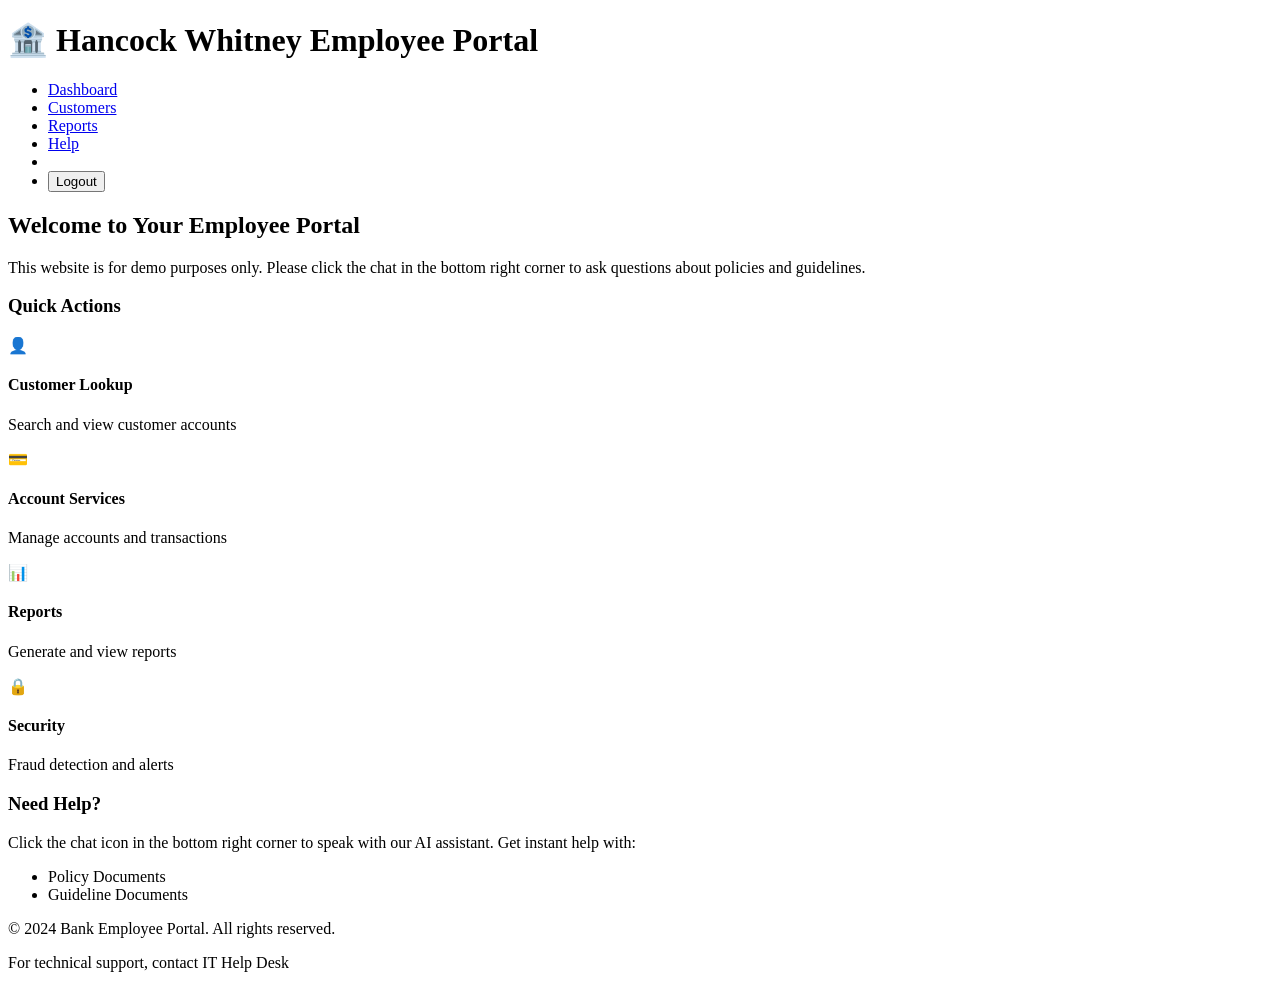
==== index.html @ 2001904f "Update index.html" ====
<!DOCTYPE html>
<html lang="en">
<head>
    <meta charset="UTF-8">
    <meta name="viewport" content="width=device-width, initial-scale=1.0">
    <title>Hancock Whitney Employee Portal</title>
    <link rel="stylesheet" href="styles.css">
</head>
<body>
    <header>
        <div class="header-container">
            <div class="logo">
                <h1>🏦 Hancock Whitney Employee Portal</h1>
            </div>
            <nav>
                <ul>
                    <li><a href="#dashboard">Dashboard</a></li>
                    <li><a href="#customers">Customers</a></li>
                    <li><a href="#reports">Reports</a></li>
                    <li><a href="#help">Help</a></li>
                    <li><span id="userDisplay" class="user-display"></span></li>
                    <li><button onclick="logout()" class="logout-btn">Logout</button></li>
                </ul>
            </nav>
        </div>
    </header>

    <main>
        <div class="container">
            <section class="welcome-section">
                <h2>Welcome to Your Employee Portal</h2>
                <p>This website is for demo purposes only. Please click the chat in the bottom right corner to ask questions about policies and guidelines.</p>
            </section>

            <section class="quick-actions">
                <h3>Quick Actions</h3>
                <div class="action-grid">
                    <div class="action-card">
                        <div class="icon">👤</div>
                        <h4>Customer Lookup</h4>
                        <p>Search and view customer accounts</p>
                    </div>
                    <div class="action-card">
                        <div class="icon">💳</div>
                        <h4>Account Services</h4>
                        <p>Manage accounts and transactions</p>
                    </div>
                    <div class="action-card">
                        <div class="icon">📊</div>
                        <h4>Reports</h4>
                        <p>Generate and view reports</p>
                    </div>
                    <div class="action-card">
                        <div class="icon">🔒</div>
                        <h4>Security</h4>
                        <p>Fraud detection and alerts</p>
                    </div>
                </div>
            </section>

            <section class="assistant-info">
                <h3>Need Help?</h3>
                <p>Click the chat icon in the bottom right corner to speak with our AI assistant. Get instant help with:</p>
                <ul>
                    <li>Policy Documents</li>
                    <li>Guideline Documents</li>
                </ul>
            </section>
        </div>
    </main>

    <footer>
        <div class="footer-container">
            <p>&copy; 2024 Bank Employee Portal. All rights reserved.</p>
            <p>For technical support, contact IT Help Desk</p>
        </div>
    </footer>

    <!-- IBM watsonx Orchestrate Chat Widget -->
    <div id="root"></div>
    
    <!-- Authentication Script -->
    <script src="auth.js"></script>
    <script>
      // Check authentication on page load
      if (!checkAuth()) {
        window.location.href = 'login.html';
      }
      
      // Display logged-in user
      const username = sessionStorage.getItem('username');
      if (username) {
        document.getElementById('userDisplay').textContent = `Welcome, ${username}`;
      }
    </script>
    
    <script>
      // Event handlers for chat customization
      function onChatLoad(instance) {
        console.log('Chat loaded successfully');
        
        // Handle authentication token refresh when needed
        instance.on('authTokenNeeded', async function(event) {
          console.log('Auth token needed, refreshing...');
          // In production, you would fetch a new JWT from your server here
          // For now, we'll use the API key directly
          event.authToken = 'yqoK31DyOru1yIdlIi53Aqx2S6pU3Hy4CUaYmw5uKaAD';
        });
        
        instance.on('chat:ready', function(event) {
          console.log('Chat is ready for user interaction');
        });
      }
      
      // Configure IBM watsonx Orchestrate
      window.wxOConfiguration = {
        orchestrationID: "e7b3ca7a7e434b0dad5e41e57d5faad9_f321551b-d128-4f43-93a0-ecdfd4f58ddf",
        hostURL: "https://us-south.watson-orchestrate.cloud.ibm.com",
        rootElementID: "root",
        showLauncher: false,  // Hide the launcher button
        openChatByDefault: true,  // Open chat window automatically
        deploymentPlatform: "ibmcloud",
        crn: "crn:v1:bluemix:public:watsonx-orchestrate:us-south:a/e7b3ca7a7e434b0dad5e41e57d5faad9:f321551b-d128-4f43-93a0-ecdfd4f58ddf::",
        chatOptions: {
            agentId: "0a96da66-34f6-445f-b179-3c0f1d1bbda3",
            agentEnvironmentId: "c9e649a3-a409-48fd-b0eb-fd5c301a8513",
            onLoad: onChatLoad
        },
        layout: {
            form: 'float',  // Floating chat window
            width: '800px',  // Increased from 400px for better readability
            height: '700px', // Increased from 600px for more content
            showOrchestrateHeader: true,
            isOpen: true  // Ensure chat opens by default
        },
        style: {
            headerColor: '#1e3c72',
            userMessageBackgroundColor: '#2a5298',
            primaryColor: '#667eea',
            showBackgroundGradient: true
        }
      };
      
      setTimeout(function () {
        const script = document.createElement('script');
        script.src = `${window.wxOConfiguration.hostURL}/wxochat/wxoLoader.js?embed=true`;
        script.addEventListener('load', function () {
            wxoLoader.init();
        });
        document.head.appendChild(script);
      }, 0);
    </script>
</body>
</html>
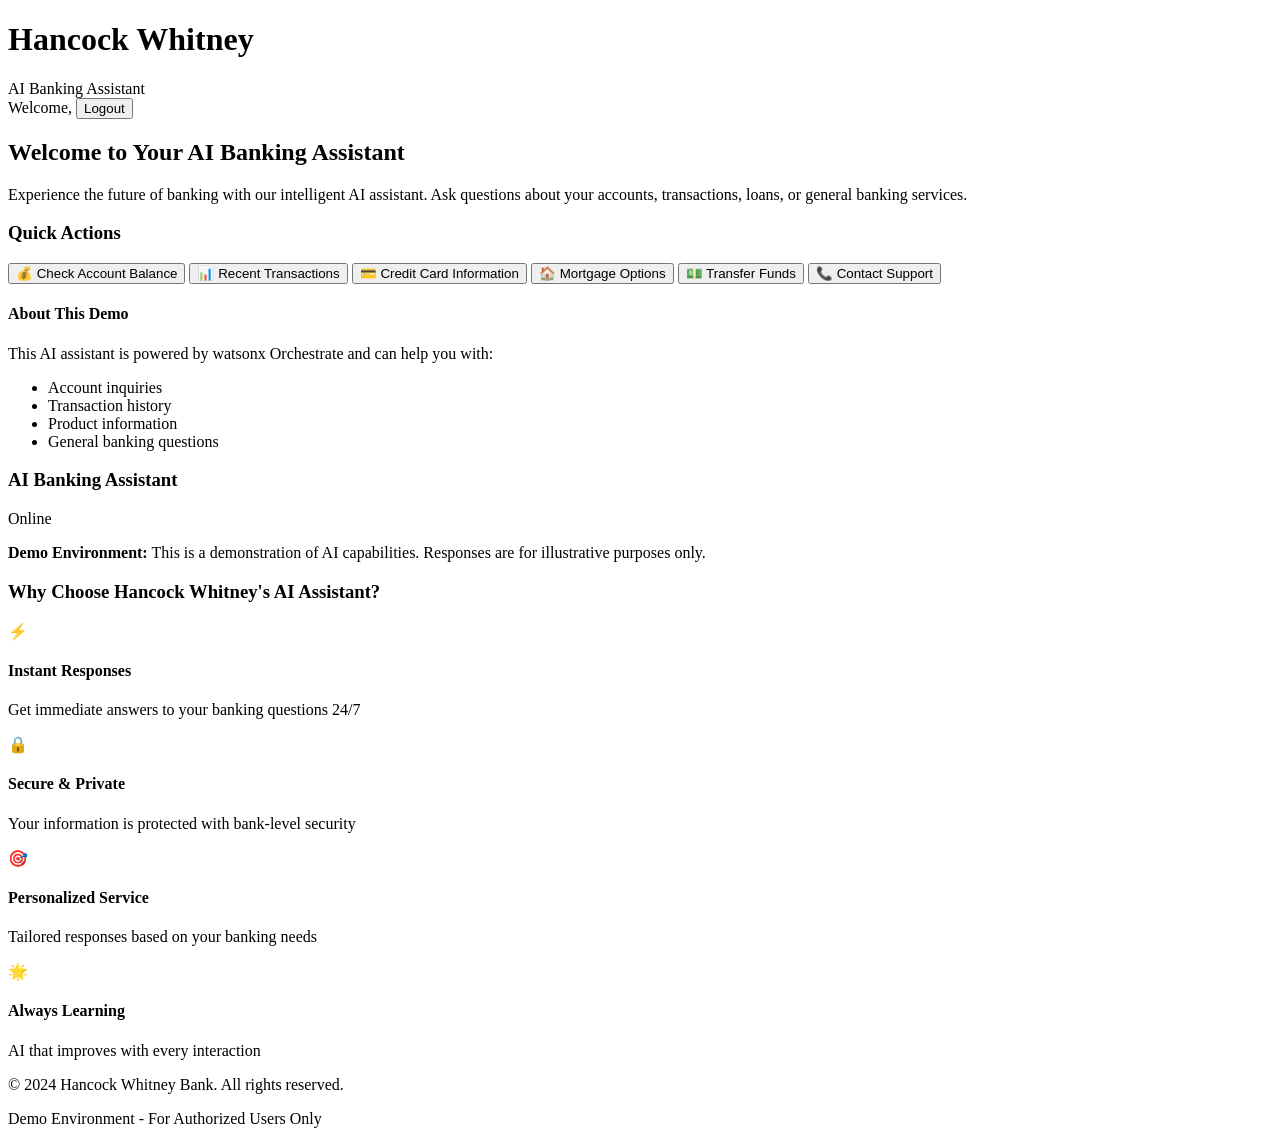
==== commit e53f6049: "Update index.html" ====
--- a/index.html
+++ b/index.html
@@ -3,152 +3,238 @@
 <head>
     <meta charset="UTF-8">
     <meta name="viewport" content="width=device-width, initial-scale=1.0">
-    <title>Hancock Whitney Employee Portal</title>
+    <title>Hancock Whitney - AI Banking Assistant</title>
     <link rel="stylesheet" href="styles.css">
 </head>
 <body>
-    <header>
-        <div class="header-container">
-            <div class="logo">
-                <h1>🏦 Hancock Whitney Employee Portal</h1>
+    <!-- Header -->
+    <header class="header">
+        <div class="container">
+            <div class="header-content">
+                <div class="logo">
+                    <h1>Hancock Whitney</h1>
+                    <span class="logo-subtitle">AI Banking Assistant</span>
+                </div>
+                <div class="user-info">
+                    <span class="welcome-text">Welcome, <span id="username-display"></span></span>
+                    <button id="logout-btn" class="logout-btn">Logout</button>
+                </div>
             </div>
-            <nav>
-                <ul>
-                    <li><a href="#dashboard">Dashboard</a></li>
-                    <li><a href="#customers">Customers</a></li>
-                    <li><a href="#reports">Reports</a></li>
-                    <li><a href="#help">Help</a></li>
-                    <li><span id="userDisplay" class="user-display"></span></li>
-                    <li><button onclick="logout()" class="logout-btn">Logout</button></li>
-                </ul>
-            </nav>
         </div>
     </header>
 
-    <main>
+    <!-- Main Content -->
+    <main class="main-content">
         <div class="container">
+            <!-- Welcome Section -->
             <section class="welcome-section">
-                <h2>Welcome to Your Employee Portal</h2>
-                <p>This website is for demo purposes only. Please click the chat in the bottom right corner to ask questions about policies and guidelines.</p>
+                <h2>Welcome to Your AI Banking Assistant</h2>
+                <p>Experience the future of banking with our intelligent AI assistant. Ask questions about your accounts, transactions, loans, or general banking services.</p>
             </section>
 
-            <section class="quick-actions">
-                <h3>Quick Actions</h3>
-                <div class="action-grid">
-                    <div class="action-card">
-                        <div class="icon">👤</div>
-                        <h4>Customer Lookup</h4>
-                        <p>Search and view customer accounts</p>
-                    </div>
-                    <div class="action-card">
-                        <div class="icon">💳</div>
-                        <h4>Account Services</h4>
-                        <p>Manage accounts and transactions</p>
-                    </div>
-                    <div class="action-card">
-                        <div class="icon">📊</div>
-                        <h4>Reports</h4>
-                        <p>Generate and view reports</p>
-                    </div>
-                    <div class="action-card">
-                        <div class="icon">🔒</div>
-                        <h4>Security</h4>
-                        <p>Fraud detection and alerts</p>
+            <!-- Demo Layout -->
+            <div class="demo-layout">
+                <!-- Sidebar with Quick Actions -->
+                <aside class="sidebar">
+                    <h3>Quick Actions</h3>
+                    <div class="quick-actions">
+                        <button class="action-btn" onclick="sendQuickQuestion(this)">
+                            <span class="icon">💰</span>
+                            <span class="text">Check Account Balance</span>
+                        </button>
+                        <button class="action-btn" onclick="sendQuickQuestion(this)">
+                            <span class="icon">📊</span>
+                            <span class="text">Recent Transactions</span>
+                        </button>
+                        <button class="action-btn" onclick="sendQuickQuestion(this)">
+                            <span class="icon">💳</span>
+                            <span class="text">Credit Card Information</span>
+                        </button>
+                        <button class="action-btn" onclick="sendQuickQuestion(this)">
+                            <span class="icon">🏠</span>
+                            <span class="text">Mortgage Options</span>
+                        </button>
+                        <button class="action-btn" onclick="sendQuickQuestion(this)">
+                            <span class="icon">💵</span>
+                            <span class="text">Transfer Funds</span>
+                        </button>
+                        <button class="action-btn" onclick="sendQuickQuestion(this)">
+                            <span class="icon">📞</span>
+                            <span class="text">Contact Support</span>
+                        </button>
+                    </div>
+
+                    <div class="info-box">
+                        <h4>About This Demo</h4>
+                        <p>This AI assistant is powered by watsonx Orchestrate and can help you with:</p>
+                        <ul>
+                            <li>Account inquiries</li>
+                            <li>Transaction history</li>
+                            <li>Product information</li>
+                            <li>General banking questions</li>
+                        </ul>
+                    </div>
+                </aside>
+
+                <!-- AI Assistant Area -->
+                <section class="assistant-section">
+                    <div class="assistant-header">
+                        <h3>AI Banking Assistant</h3>
+                        <span class="status-indicator">
+                            <span class="status-dot"></span>
+                            Online
+                        </span>
+                    </div>
+
+                    <div class="assistant-container">
+                        <!-- watsonx Orchestrate Agent Embed Area -->
+                        <div id="root" class="agent-embed"></div>
+                        <script>
+                          // IBM Cloud API Key for authentication
+                          const IBM_CLOUD_API_KEY = 'vhNgmhcjb_l2RVDq21Oc5YklR5UnknqqTLTtj8nGH4Om';
+                          let cachedToken = null;
+                          let tokenExpiry = null;
+
+                          // Function to get IBM Cloud IAM token
+                          async function getIAMToken() {
+                            // Return cached token if still valid
+                            if (cachedToken && tokenExpiry && Date.now() < tokenExpiry) {
+                              return cachedToken;
+                            }
+
+                            try {
+                              const response = await fetch('https://iam.cloud.ibm.com/identity/token', {
+                                method: 'POST',
+                                headers: {
+                                  'Content-Type': 'application/x-www-form-urlencoded',
+                                  'Accept': 'application/json'
+                                },
+                                body: `grant_type=urn:ibm:params:oauth:grant-type:apikey&apikey=${IBM_CLOUD_API_KEY}`
+                              });
+
+                              if (!response.ok) {
+                                throw new Error(`Failed to get IAM token: ${response.status}`);
+                              }
+
+                              const data = await response.json();
+                              cachedToken = data.access_token;
+                              // Token expires in 1 hour, refresh 5 minutes before
+                              tokenExpiry = Date.now() + (55 * 60 * 1000);
+                              
+                              console.log('IAM token obtained successfully');
+                              return cachedToken;
+                            } catch (error) {
+                              console.error('Error getting IAM token:', error);
+                              throw error;
+                            }
+                          }
+
+                          // watsonx Orchestrate Configuration
+                          window.wxOConfiguration = {
+                            orchestrationID: "2a59cd036d384b05ab508b8cb738c045_e1359556-e1cb-4f7f-84c1-1c6cf10b4c02",
+                            hostURL: "https://us-south.watson-orchestrate.cloud.ibm.com",
+                            rootElementID: "root",
+                            deploymentPlatform: "ibmcloud",
+                            crn: "crn:v1:bluemix:public:watsonx-orchestrate:us-south:a/2a59cd036d384b05ab508b8cb738c045:e1359556-e1cb-4f7f-84c1-1c6cf10b4c02::",
+                            chatOptions: {
+                                agentId: "8eb02cab-fb86-497c-8794-af55f56e51d8",
+                                agentEnvironmentId: "6d50c947-b77b-4feb-9523-68a56cd77de5",
+                            },
+                            isAuthenticationEnabled: true,
+                            onAuthTokenNeeded: async function(event) {
+                              try {
+                                console.log('Auth token requested');
+                                const token = await getIAMToken();
+                                event.authToken = token;
+                                console.log('Auth token provided');
+                              } catch (error) {
+                                console.error('Failed to provide auth token:', error);
+                              }
+                            }
+                          };
+
+                          // Initialize the agent
+                          async function initializeAgent() {
+                            try {
+                              // Pre-fetch the token
+                              console.log('Pre-fetching IAM token...');
+                              await getIAMToken();
+                              
+                              // Load the wxoLoader script
+                              console.log('Loading wxoLoader script...');
+                              const script = document.createElement('script');
+                              script.src = `${window.wxOConfiguration.hostURL}/wxochat/wxoLoader.js?embed=true`;
+                              
+                              script.addEventListener('load', function () {
+                                console.log('wxoLoader script loaded, initializing...');
+                                wxoLoader.init();
+                              });
+                              
+                              script.addEventListener('error', function (e) {
+                                console.error('Error loading wxoLoader script:', e);
+                              });
+                              
+                              document.head.appendChild(script);
+                            } catch (error) {
+                              console.error('Error initializing agent:', error);
+                            }
+                          }
+
+                          // Start initialization after a short delay
+                          setTimeout(initializeAgent, 100);
+                        </script>
+                        <!-- End Agent Embed Area -->
+                    </div>
+
+                    <div class="assistant-footer">
+                        <p class="disclaimer">
+                            <strong>Demo Environment:</strong> This is a demonstration of AI capabilities. 
+                            Responses are for illustrative purposes only.
+                        </p>
+                    </div>
+                </section>
+            </div>
+
+            <!-- Features Section -->
+            <section class="features-section">
+                <h3>Why Choose Hancock Whitney's AI Assistant?</h3>
+                <div class="features-grid">
+                    <div class="feature-card">
+                        <div class="feature-icon">⚡</div>
+                        <h4>Instant Responses</h4>
+                        <p>Get immediate answers to your banking questions 24/7</p>
+                    </div>
+                    <div class="feature-card">
+                        <div class="feature-icon">🔒</div>
+                        <h4>Secure & Private</h4>
+                        <p>Your information is protected with bank-level security</p>
+                    </div>
+                    <div class="feature-card">
+                        <div class="feature-icon">🎯</div>
+                        <h4>Personalized Service</h4>
+                        <p>Tailored responses based on your banking needs</p>
+                    </div>
+                    <div class="feature-card">
+                        <div class="feature-icon">🌟</div>
+                        <h4>Always Learning</h4>
+                        <p>AI that improves with every interaction</p>
                     </div>
                 </div>
-            </section>
-
-            <section class="assistant-info">
-                <h3>Need Help?</h3>
-                <p>Click the chat icon in the bottom right corner to speak with our AI assistant. Get instant help with:</p>
-                <ul>
-                    <li>Policy Documents</li>
-                    <li>Guideline Documents</li>
-                </ul>
             </section>
         </div>
     </main>
 
-    <footer>
-        <div class="footer-container">
-            <p>&copy; 2024 Bank Employee Portal. All rights reserved.</p>
-            <p>For technical support, contact IT Help Desk</p>
+    <!-- Footer -->
+    <footer class="footer">
+        <div class="container">
+            <div class="footer-content">
+                <p>&copy; 2024 Hancock Whitney Bank. All rights reserved.</p>
+                <p class="demo-notice">Demo Environment - For Authorized Users Only</p>
+            </div>
         </div>
     </footer>
 
-    <!-- IBM watsonx Orchestrate Chat Widget -->
-    <div id="root"></div>
-    
-    <!-- Authentication Script -->
-    <script src="auth.js"></script>
-    <script>
-      // Check authentication on page load
-      if (!checkAuth()) {
-        window.location.href = 'login.html';
-      }
-      
-      // Display logged-in user
-      const username = sessionStorage.getItem('username');
-      if (username) {
-        document.getElementById('userDisplay').textContent = `Welcome, ${username}`;
-      }
-    </script>
-    
-    <script>
-      // Event handlers for chat customization
-      function onChatLoad(instance) {
-        console.log('Chat loaded successfully');
-        
-        // Handle authentication token refresh when needed
-        instance.on('authTokenNeeded', async function(event) {
-          console.log('Auth token needed, refreshing...');
-          // In production, you would fetch a new JWT from your server here
-          // For now, we'll use the API key directly
-          event.authToken = 'yqoK31DyOru1yIdlIi53Aqx2S6pU3Hy4CUaYmw5uKaAD';
-        });
-        
-        instance.on('chat:ready', function(event) {
-          console.log('Chat is ready for user interaction');
-        });
-      }
-      
-      // Configure IBM watsonx Orchestrate
-      window.wxOConfiguration = {
-        orchestrationID: "e7b3ca7a7e434b0dad5e41e57d5faad9_f321551b-d128-4f43-93a0-ecdfd4f58ddf",
-        hostURL: "https://us-south.watson-orchestrate.cloud.ibm.com",
-        rootElementID: "root",
-        showLauncher: false,  // Hide the launcher button
-        openChatByDefault: true,  // Open chat window automatically
-        deploymentPlatform: "ibmcloud",
-        crn: "crn:v1:bluemix:public:watsonx-orchestrate:us-south:a/e7b3ca7a7e434b0dad5e41e57d5faad9:f321551b-d128-4f43-93a0-ecdfd4f58ddf::",
-        chatOptions: {
-            agentId: "0a96da66-34f6-445f-b179-3c0f1d1bbda3",
-            agentEnvironmentId: "c9e649a3-a409-48fd-b0eb-fd5c301a8513",
-            onLoad: onChatLoad
-        },
-        layout: {
-            form: 'float',  // Floating chat window
-            width: '800px',  // Increased from 400px for better readability
-            height: '700px', // Increased from 600px for more content
-            showOrchestrateHeader: true,
-            isOpen: true  // Ensure chat opens by default
-        },
-        style: {
-            headerColor: '#1e3c72',
-            userMessageBackgroundColor: '#2a5298',
-            primaryColor: '#667eea',
-            showBackgroundGradient: true
-        }
-      };
-      
-      setTimeout(function () {
-        const script = document.createElement('script');
-        script.src = `${window.wxOConfiguration.hostURL}/wxochat/wxoLoader.js?embed=true`;
-        script.addEventListener('load', function () {
-            wxoLoader.init();
-        });
-        document.head.appendChild(script);
-      }, 0);
-    </script>
+    <script src="session.js"></script>
+    <script src="main.js"></script>
 </body>
 </html>
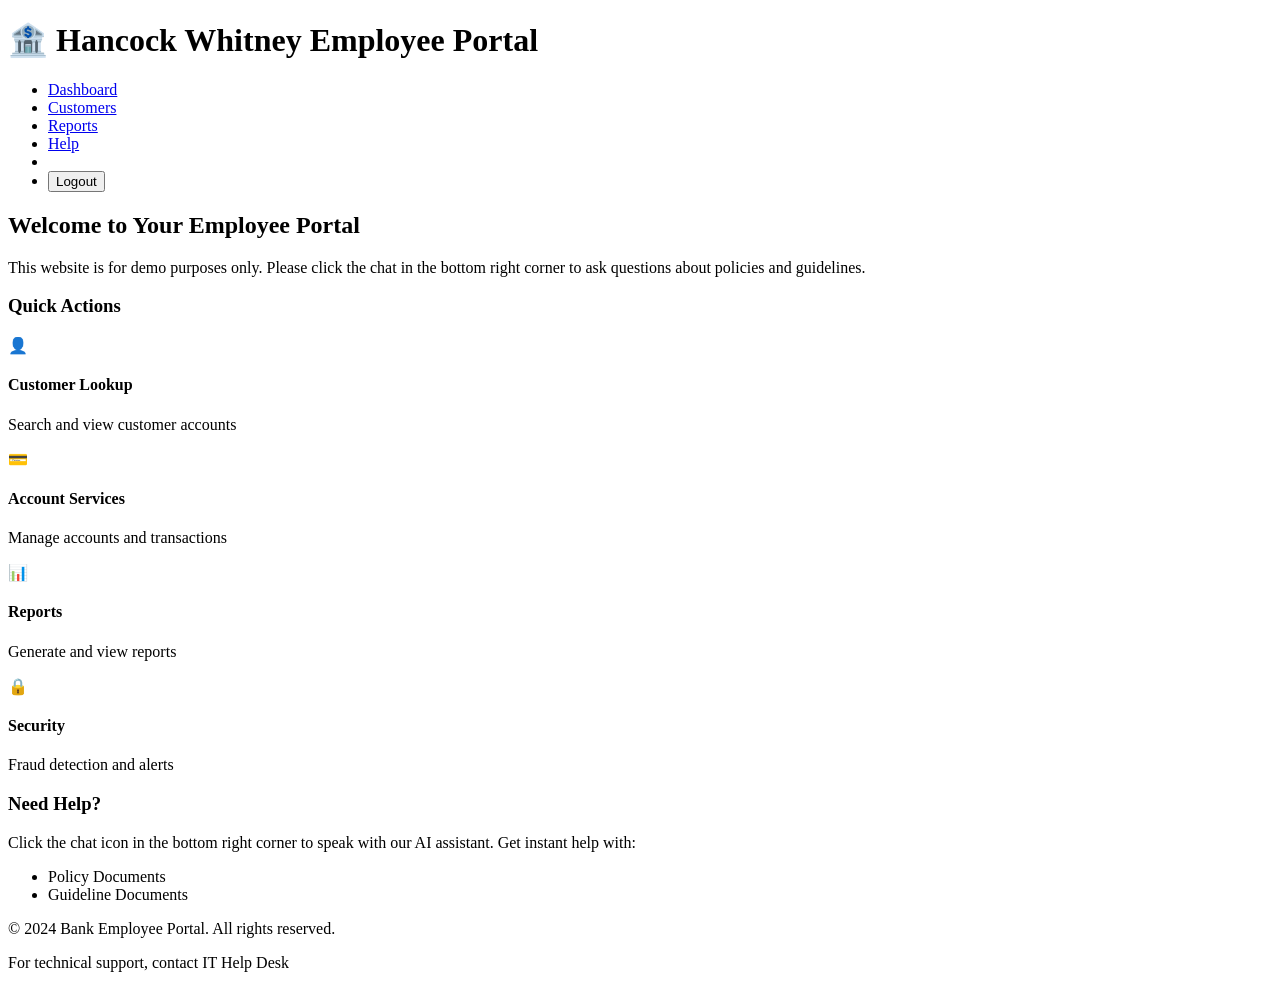
==== commit 5fbfb7a0: "Update index.html" ====
--- a/index.html
+++ b/index.html
@@ -3,238 +3,130 @@
 <head>
     <meta charset="UTF-8">
     <meta name="viewport" content="width=device-width, initial-scale=1.0">
-    <title>Hancock Whitney - AI Banking Assistant</title>
+    <title>Hancock Whitney Employee Portal</title>
     <link rel="stylesheet" href="styles.css">
 </head>
 <body>
-    <!-- Header -->
-    <header class="header">
-        <div class="container">
-            <div class="header-content">
-                <div class="logo">
-                    <h1>Hancock Whitney</h1>
-                    <span class="logo-subtitle">AI Banking Assistant</span>
-                </div>
-                <div class="user-info">
-                    <span class="welcome-text">Welcome, <span id="username-display"></span></span>
-                    <button id="logout-btn" class="logout-btn">Logout</button>
-                </div>
+    <header>
+        <div class="header-container">
+            <div class="logo">
+                <h1>🏦 Hancock Whitney Employee Portal</h1>
             </div>
+            <nav>
+                <ul>
+                    <li><a href="#dashboard">Dashboard</a></li>
+                    <li><a href="#customers">Customers</a></li>
+                    <li><a href="#reports">Reports</a></li>
+                    <li><a href="#help">Help</a></li>
+                    <li><span id="userDisplay" class="user-display"></span></li>
+                    <li><button onclick="logout()" class="logout-btn">Logout</button></li>
+                </ul>
+            </nav>
         </div>
     </header>
 
-    <!-- Main Content -->
-    <main class="main-content">
+    <main>
         <div class="container">
-            <!-- Welcome Section -->
             <section class="welcome-section">
-                <h2>Welcome to Your AI Banking Assistant</h2>
-                <p>Experience the future of banking with our intelligent AI assistant. Ask questions about your accounts, transactions, loans, or general banking services.</p>
+                <h2>Welcome to Your Employee Portal</h2>
+                <p>This website is for demo purposes only. Please click the chat in the bottom right corner to ask questions about policies and guidelines.</p>
             </section>
 
-            <!-- Demo Layout -->
-            <div class="demo-layout">
-                <!-- Sidebar with Quick Actions -->
-                <aside class="sidebar">
-                    <h3>Quick Actions</h3>
-                    <div class="quick-actions">
-                        <button class="action-btn" onclick="sendQuickQuestion(this)">
-                            <span class="icon">💰</span>
-                            <span class="text">Check Account Balance</span>
-                        </button>
-                        <button class="action-btn" onclick="sendQuickQuestion(this)">
-                            <span class="icon">📊</span>
-                            <span class="text">Recent Transactions</span>
-                        </button>
-                        <button class="action-btn" onclick="sendQuickQuestion(this)">
-                            <span class="icon">💳</span>
-                            <span class="text">Credit Card Information</span>
-                        </button>
-                        <button class="action-btn" onclick="sendQuickQuestion(this)">
-                            <span class="icon">🏠</span>
-                            <span class="text">Mortgage Options</span>
-                        </button>
-                        <button class="action-btn" onclick="sendQuickQuestion(this)">
-                            <span class="icon">💵</span>
-                            <span class="text">Transfer Funds</span>
-                        </button>
-                        <button class="action-btn" onclick="sendQuickQuestion(this)">
-                            <span class="icon">📞</span>
-                            <span class="text">Contact Support</span>
-                        </button>
+            <section class="quick-actions">
+                <h3>Quick Actions</h3>
+                <div class="action-grid">
+                    <div class="action-card">
+                        <div class="icon">👤</div>
+                        <h4>Customer Lookup</h4>
+                        <p>Search and view customer accounts</p>
                     </div>
-
-                    <div class="info-box">
-                        <h4>About This Demo</h4>
-                        <p>This AI assistant is powered by watsonx Orchestrate and can help you with:</p>
-                        <ul>
-                            <li>Account inquiries</li>
-                            <li>Transaction history</li>
-                            <li>Product information</li>
-                            <li>General banking questions</li>
-                        </ul>
+                    <div class="action-card">
+                        <div class="icon">💳</div>
+                        <h4>Account Services</h4>
+                        <p>Manage accounts and transactions</p>
                     </div>
-                </aside>
-
-                <!-- AI Assistant Area -->
-                <section class="assistant-section">
-                    <div class="assistant-header">
-                        <h3>AI Banking Assistant</h3>
-                        <span class="status-indicator">
-                            <span class="status-dot"></span>
-                            Online
-                        </span>
+                    <div class="action-card">
+                        <div class="icon">📊</div>
+                        <h4>Reports</h4>
+                        <p>Generate and view reports</p>
                     </div>
-
-                    <div class="assistant-container">
-                        <!-- watsonx Orchestrate Agent Embed Area -->
-                        <div id="root" class="agent-embed"></div>
-                        <script>
-                          // IBM Cloud API Key for authentication
-                          const IBM_CLOUD_API_KEY = 'vhNgmhcjb_l2RVDq21Oc5YklR5UnknqqTLTtj8nGH4Om';
-                          let cachedToken = null;
-                          let tokenExpiry = null;
-
-                          // Function to get IBM Cloud IAM token
-                          async function getIAMToken() {
-                            // Return cached token if still valid
-                            if (cachedToken && tokenExpiry && Date.now() < tokenExpiry) {
-                              return cachedToken;
-                            }
-
-                            try {
-                              const response = await fetch('https://iam.cloud.ibm.com/identity/token', {
-                                method: 'POST',
-                                headers: {
-                                  'Content-Type': 'application/x-www-form-urlencoded',
-                                  'Accept': 'application/json'
-                                },
-                                body: `grant_type=urn:ibm:params:oauth:grant-type:apikey&apikey=${IBM_CLOUD_API_KEY}`
-                              });
-
-                              if (!response.ok) {
-                                throw new Error(`Failed to get IAM token: ${response.status}`);
-                              }
-
-                              const data = await response.json();
-                              cachedToken = data.access_token;
-                              // Token expires in 1 hour, refresh 5 minutes before
-                              tokenExpiry = Date.now() + (55 * 60 * 1000);
-                              
-                              console.log('IAM token obtained successfully');
-                              return cachedToken;
-                            } catch (error) {
-                              console.error('Error getting IAM token:', error);
-                              throw error;
-                            }
-                          }
-
-                          // watsonx Orchestrate Configuration
-                          window.wxOConfiguration = {
-                            orchestrationID: "2a59cd036d384b05ab508b8cb738c045_e1359556-e1cb-4f7f-84c1-1c6cf10b4c02",
-                            hostURL: "https://us-south.watson-orchestrate.cloud.ibm.com",
-                            rootElementID: "root",
-                            deploymentPlatform: "ibmcloud",
-                            crn: "crn:v1:bluemix:public:watsonx-orchestrate:us-south:a/2a59cd036d384b05ab508b8cb738c045:e1359556-e1cb-4f7f-84c1-1c6cf10b4c02::",
-                            chatOptions: {
-                                agentId: "8eb02cab-fb86-497c-8794-af55f56e51d8",
-                                agentEnvironmentId: "6d50c947-b77b-4feb-9523-68a56cd77de5",
-                            },
-                            isAuthenticationEnabled: true,
-                            onAuthTokenNeeded: async function(event) {
-                              try {
-                                console.log('Auth token requested');
-                                const token = await getIAMToken();
-                                event.authToken = token;
-                                console.log('Auth token provided');
-                              } catch (error) {
-                                console.error('Failed to provide auth token:', error);
-                              }
-                            }
-                          };
-
-                          // Initialize the agent
-                          async function initializeAgent() {
-                            try {
-                              // Pre-fetch the token
-                              console.log('Pre-fetching IAM token...');
-                              await getIAMToken();
-                              
-                              // Load the wxoLoader script
-                              console.log('Loading wxoLoader script...');
-                              const script = document.createElement('script');
-                              script.src = `${window.wxOConfiguration.hostURL}/wxochat/wxoLoader.js?embed=true`;
-                              
-                              script.addEventListener('load', function () {
-                                console.log('wxoLoader script loaded, initializing...');
-                                wxoLoader.init();
-                              });
-                              
-                              script.addEventListener('error', function (e) {
-                                console.error('Error loading wxoLoader script:', e);
-                              });
-                              
-                              document.head.appendChild(script);
-                            } catch (error) {
-                              console.error('Error initializing agent:', error);
-                            }
-                          }
-
-                          // Start initialization after a short delay
-                          setTimeout(initializeAgent, 100);
-                        </script>
-                        <!-- End Agent Embed Area -->
-                    </div>
-
-                    <div class="assistant-footer">
-                        <p class="disclaimer">
-                            <strong>Demo Environment:</strong> This is a demonstration of AI capabilities. 
-                            Responses are for illustrative purposes only.
-                        </p>
-                    </div>
-                </section>
-            </div>
-
-            <!-- Features Section -->
-            <section class="features-section">
-                <h3>Why Choose Hancock Whitney's AI Assistant?</h3>
-                <div class="features-grid">
-                    <div class="feature-card">
-                        <div class="feature-icon">⚡</div>
-                        <h4>Instant Responses</h4>
-                        <p>Get immediate answers to your banking questions 24/7</p>
-                    </div>
-                    <div class="feature-card">
-                        <div class="feature-icon">🔒</div>
-                        <h4>Secure & Private</h4>
-                        <p>Your information is protected with bank-level security</p>
-                    </div>
-                    <div class="feature-card">
-                        <div class="feature-icon">🎯</div>
-                        <h4>Personalized Service</h4>
-                        <p>Tailored responses based on your banking needs</p>
-                    </div>
-                    <div class="feature-card">
-                        <div class="feature-icon">🌟</div>
-                        <h4>Always Learning</h4>
-                        <p>AI that improves with every interaction</p>
+                    <div class="action-card">
+                        <div class="icon">🔒</div>
+                        <h4>Security</h4>
+                        <p>Fraud detection and alerts</p>
                     </div>
                 </div>
+            </section>
+
+            <section class="assistant-info">
+                <h3>Need Help?</h3>
+                <p>Click the chat icon in the bottom right corner to speak with our AI assistant. Get instant help with:</p>
+                <ul>
+                    <li>Policy Documents</li>
+                    <li>Guideline Documents</li>
+                </ul>
             </section>
         </div>
     </main>
 
-    <!-- Footer -->
-    <footer class="footer">
-        <div class="container">
-            <div class="footer-content">
-                <p>&copy; 2024 Hancock Whitney Bank. All rights reserved.</p>
-                <p class="demo-notice">Demo Environment - For Authorized Users Only</p>
-            </div>
+    <footer>
+        <div class="footer-container">
+            <p>&copy; 2024 Bank Employee Portal. All rights reserved.</p>
+            <p>For technical support, contact IT Help Desk</p>
         </div>
     </footer>
 
-    <script src="session.js"></script>
-    <script src="main.js"></script>
+    <!-- IBM watsonx Orchestrate Chat Widget -->
+    <div id="root"></div>
+    
+    <!-- Authentication Script -->
+    <script src="auth.js"></script>
+    <script>
+      // Check authentication on page load
+      if (!checkAuth()) {
+        window.location.href = 'login.html';
+      }
+      
+      // Display logged-in user
+      const username = sessionStorage.getItem('username');
+      if (username) {
+        document.getElementById('userDisplay').textContent = `Welcome, ${username}`;
+      }
+    </script>
+    
+    <script>
+      // Configure IBM watsonx Orchestrate - Working configuration from test
+      window.wxOConfiguration = {
+        orchestrationID: "2a59cd036d384b05ab508b8cb738c045_e1359556-e1cb-4f7f-84c1-1c6cf10b4c02",
+        hostURL: "https://us-south.watson-orchestrate.cloud.ibm.com",
+        rootElementID: "root",
+        deploymentPlatform: "ibmcloud",
+        crn: "crn:v1:bluemix:public:watsonx-orchestrate:us-south:a/2a59cd036d384b05ab508b8cb738c045:e1359556-e1cb-4f7f-84c1-1c6cf10b4c02::",
+        chatOptions: {
+            agentId: "8eb02cab-fb86-497c-8794-af55f56e51d8",
+            agentEnvironmentId: "6d50c947-b77b-4feb-9523-68a56cd77de5"
+        },
+    layout: {
+            form: 'float',  // Floating chat window
+            width: '800px',  // Increased from 400px for better readability
+            height: '700px', // Increased from 600px for more content
+        },
+    style: {
+            headerColor: '#1e3c72',
+            userMessageBackgroundColor: '#2a5298',
+            primaryColor: '#667eea',
+            showBackgroundGradient: true
+        }
+      };
+      
+      setTimeout(function () {
+        const script = document.createElement('script');
+        script.src = `${window.wxOConfiguration.hostURL}/wxochat/wxoLoader.js?embed=true`;
+        script.addEventListener('load', function () {
+            wxoLoader.init();
+        });
+        document.head.appendChild(script);
+      }, 0);
+    </script>
 </body>
 </html>
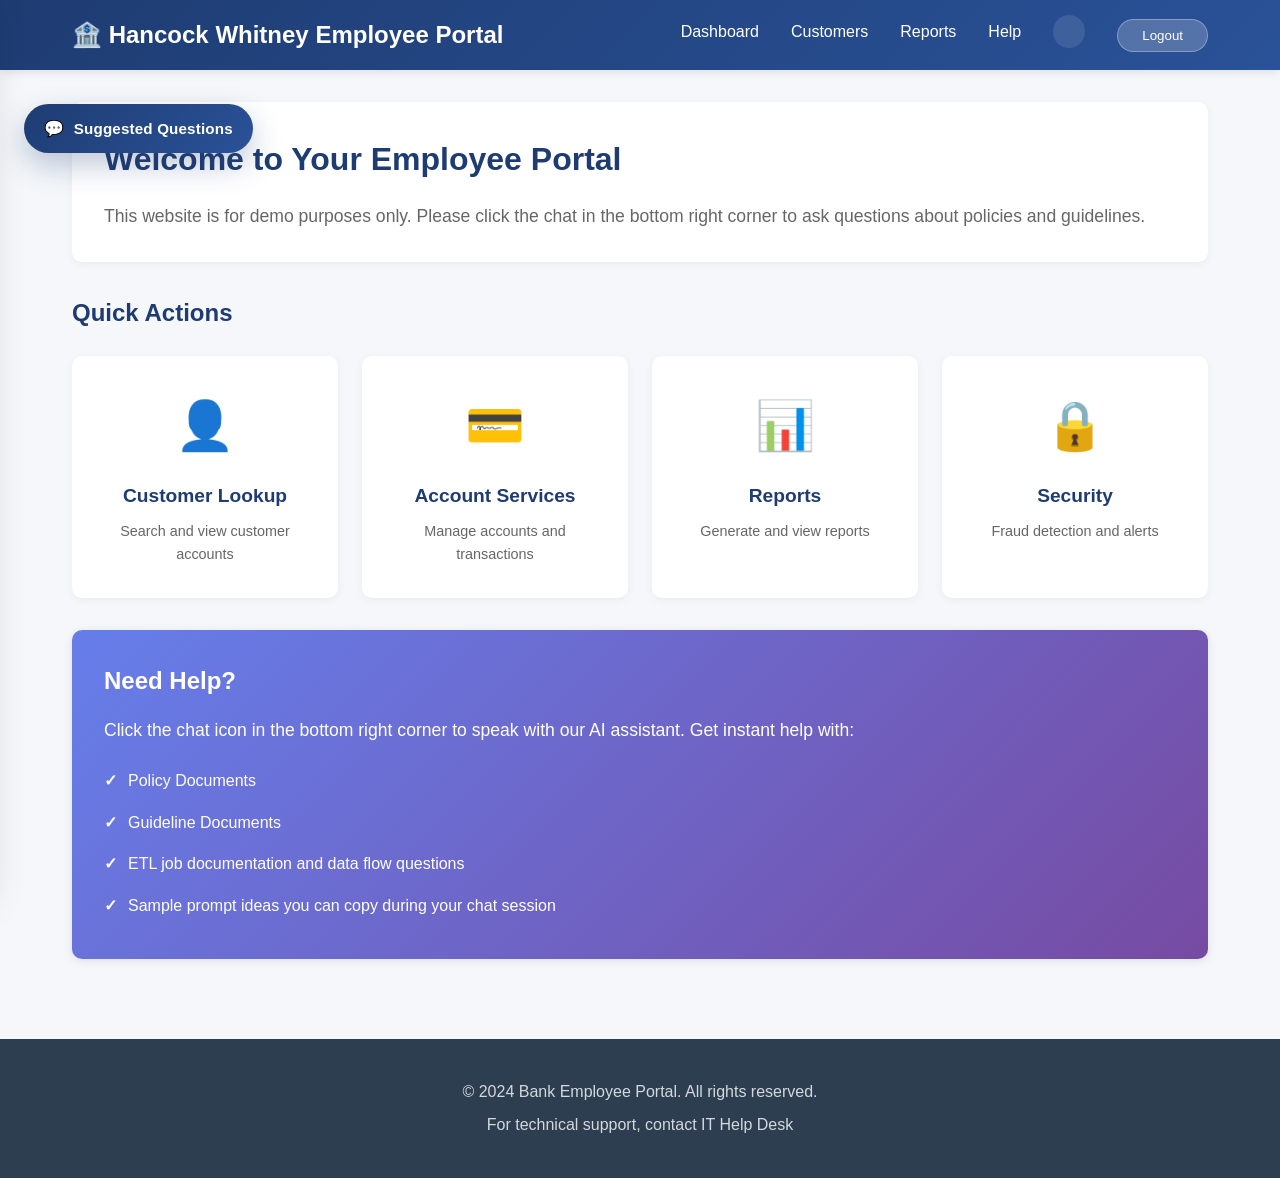
==== commit 3019f51f: "Add files via upload" ====
--- a/index.html
+++ b/index.html
@@ -64,6 +64,8 @@
                 <ul>
                     <li>Policy Documents</li>
                     <li>Guideline Documents</li>
+                    <li>ETL job documentation and data flow questions</li>
+                    <li>Sample prompt ideas you can copy during your chat session</li>
                 </ul>
             </section>
         </div>
@@ -75,6 +77,99 @@
             <p>For technical support, contact IT Help Desk</p>
         </div>
     </footer>
+
+    <div id="questionDrawerOverlay" class="question-drawer-overlay" aria-hidden="true"></div>
+
+    <button id="questionDrawerToggle" class="question-drawer-toggle" type="button" aria-expanded="false" aria-controls="questionDrawer">
+        Suggested Questions
+    </button>
+
+    <aside id="questionDrawer" class="question-drawer" aria-hidden="true">
+        <div class="question-drawer-header">
+            <div>
+                <p class="question-drawer-eyebrow">ETL Q&A Prompt Library</p>
+                <h2>Suggested Questions</h2>
+                <p>Browse categorized prompts and click any question to copy it before sending it to the ETL assistant.</p>
+            </div>
+            <button id="questionDrawerClose" class="question-drawer-close" type="button" aria-label="Close suggested questions panel">&times;</button>
+        </div>
+
+        <div id="questionCopyStatus" class="question-copy-status" aria-live="polite"></div>
+
+        <div class="question-drawer-body">
+            <details class="question-category">
+                <summary>Business User Questions</summary>
+                <div class="question-list">
+                    <button class="question-chip" type="button" data-question="What does BatchHouseholdMastery_12.18 do in plain English?">What does BatchHouseholdMastery_12.18 do in plain English?</button>
+                    <button class="question-chip" type="button" data-question="What business problem does PushClientToCMAWithSurvivorship_12.19 solve?">What business problem does PushClientToCMAWithSurvivorship_12.19 solve?</button>
+                    <button class="question-chip" type="button" data-question="Which ETL job handles archive or historical data?">Which ETL job handles archive or historical data?</button>
+                    <button class="question-chip" type="button" data-question="What does mastering mean in these ETL jobs?">What does mastering mean in these ETL jobs?</button>
+                    <button class="question-chip" type="button" data-question="Why are duplicate client or household records a problem?">Why are duplicate client or household records a problem?</button>
+                    <button class="question-chip" type="button" data-question="What teams would use the output of these ETL jobs?">What teams would use the output of these ETL jobs?</button>
+                </div>
+            </details>
+
+            <details class="question-category">
+                <summary>ETL Developer Questions</summary>
+                <div class="question-list">
+                    <button class="question-chip" type="button" data-question="What are the source components used by BatchHouseholdMastery_12.18?">What are the source components used by BatchHouseholdMastery_12.18?</button>
+                    <button class="question-chip" type="button" data-question="What are the three tMSSqlInput components doing in PushClientToCMAWithSurvivorship_12.19?">What are the three tMSSqlInput components doing in PushClientToCMAWithSurvivorship_12.19?</button>
+                    <button class="question-chip" type="button" data-question="Where is survivorship applied in BatchHouseholdMastery_12.18?">Where is survivorship applied in BatchHouseholdMastery_12.18?</button>
+                    <button class="question-chip" type="button" data-question="How is Batch_ID used in PushClientToCMAWithSurvivorship_12.19?">How is Batch_ID used in PushClientToCMAWithSurvivorship_12.19?</button>
+                    <button class="question-chip" type="button" data-question="Which jobs use hash staging or partitioning components?">Which jobs use hash staging or partitioning components?</button>
+                    <button class="question-chip" type="button" data-question="What SQL query is used in CDMHistoricalArchives_12.2 to find archive tables?">What SQL query is used in CDMHistoricalArchives_12.2 to find archive tables?</button>
+                </div>
+            </details>
+
+            <details class="question-category">
+                <summary>Job-Specific Questions</summary>
+                <div class="question-list">
+                    <button class="question-chip" type="button" data-question="How does BatchHouseholdMastery_12.18 combine STG.HOUSEHOLD_IN_PROCESS with dbo.HOUSEHOLD?">How does BatchHouseholdMastery_12.18 combine STG.HOUSEHOLD_IN_PROCESS with dbo.HOUSEHOLD?</button>
+                    <button class="question-chip" type="button" data-question="How is Mastery_Key derived in the household mastery job?">How is Mastery_Key derived in the household mastery job?</button>
+                    <button class="question-chip" type="button" data-question="How does CDMHistoricalArchives_12.2 derive SourceSchema from TargetSchema?">How does CDMHistoricalArchives_12.2 derive SourceSchema from TargetSchema?</button>
+                    <button class="question-chip" type="button" data-question="What does Survived_SF_Account mean in PushClientToCMAWithSurvivorship_12.19?">What does Survived_SF_Account mean in PushClientToCMAWithSurvivorship_12.19?</button>
+                    <button class="question-chip" type="button" data-question="What is the role of Match_Group_ID, Match_Group_Size, and Match_Group_Quality in the client survivorship job?">What is the role of Match_Group_ID, Match_Group_Size, and Match_Group_Quality in the client survivorship job?</button>
+                    <button class="question-chip" type="button" data-question="What target components are documented for each ETL job?">What target components are documented for each ETL job?</button>
+                </div>
+            </details>
+
+            <details class="question-category">
+                <summary>Cross-Job Comparison</summary>
+                <div class="question-list">
+                    <button class="question-chip" type="button" data-question="Which of the three ETL jobs is most focused on survivorship logic?">Which of the three ETL jobs is most focused on survivorship logic?</button>
+                    <button class="question-chip" type="button" data-question="Which jobs write to SQL Server targets?">Which jobs write to SQL Server targets?</button>
+                    <button class="question-chip" type="button" data-question="Which job has the most complete schema documentation?">Which job has the most complete schema documentation?</button>
+                    <button class="question-chip" type="button" data-question="Compare BatchHouseholdMastery_12.18 and PushClientToCMAWithSurvivorship_12.19.">Compare BatchHouseholdMastery_12.18 and PushClientToCMAWithSurvivorship_12.19.</button>
+                    <button class="question-chip" type="button" data-question="Which ETL job would be best to study for client mastering versus household mastering?">Which ETL job would be best to study for client mastering versus household mastering?</button>
+                    <button class="question-chip" type="button" data-question="Which ETL job would be best to study for archive discovery and schema normalization?">Which ETL job would be best to study for archive discovery and schema normalization?</button>
+                </div>
+            </details>
+
+            <details class="question-category">
+                <summary>Trust but Verify</summary>
+                <div class="question-list">
+                    <button class="question-chip" type="button" data-question="What facts in this job are directly documented versus inferred?">What facts in this job are directly documented versus inferred?</button>
+                    <button class="question-chip" type="button" data-question="Which parts of the README are supported by source metadata?">Which parts of the README are supported by source metadata?</button>
+                    <button class="question-chip" type="button" data-question="Are any business rules explicitly documented, or are they assumptions?">Are any business rules explicitly documented, or are they assumptions?</button>
+                    <button class="question-chip" type="button" data-question="Can you answer using only documented source metadata and avoid assumptions?">Can you answer using only documented source metadata and avoid assumptions?</button>
+                    <button class="question-chip" type="button" data-question="Which job documentation appears incomplete or contains placeholders?">Which job documentation appears incomplete or contains placeholders?</button>
+                    <button class="question-chip" type="button" data-question="What information is missing or not specified in the documentation?">What information is missing or not specified in the documentation?</button>
+                </div>
+            </details>
+
+            <details class="question-category">
+                <summary>Live Demo Starters</summary>
+                <div class="question-list">
+                    <button class="question-chip" type="button" data-question="List the ETL jobs available in the repository.">List the ETL jobs available in the repository.</button>
+                    <button class="question-chip" type="button" data-question="Summarize each ETL job in one paragraph.">Summarize each ETL job in one paragraph.</button>
+                    <button class="question-chip" type="button" data-question="Show me the data flow for PushClientToCMAWithSurvivorship_12.19.">Show me the data flow for PushClientToCMAWithSurvivorship_12.19.</button>
+                    <button class="question-chip" type="button" data-question="What are the documented source tables for BatchHouseholdMastery_12.18?">What are the documented source tables for BatchHouseholdMastery_12.18?</button>
+                    <button class="question-chip" type="button" data-question="How does CDMHistoricalArchives_12.2 identify archive tables?">How does CDMHistoricalArchives_12.2 identify archive tables?</button>
+                    <button class="question-chip" type="button" data-question="Answer only with facts explicitly supported by the documentation.">Answer only with facts explicitly supported by the documentation.</button>
+                </div>
+            </details>
+        </div>
+    </aside>
 
     <!-- IBM watsonx Orchestrate Chat Widget -->
     <div id="root"></div>
@@ -96,19 +191,19 @@
     
     <script>
       // Configure IBM watsonx Orchestrate - Working configuration from test
-      window.wxOConfiguration = {
-        orchestrationID: "2a59cd036d384b05ab508b8cb738c045_e1359556-e1cb-4f7f-84c1-1c6cf10b4c02",
-        hostURL: "https://us-south.watson-orchestrate.cloud.ibm.com",
-        rootElementID: "root",
-        deploymentPlatform: "ibmcloud",
-        crn: "crn:v1:bluemix:public:watsonx-orchestrate:us-south:a/2a59cd036d384b05ab508b8cb738c045:e1359556-e1cb-4f7f-84c1-1c6cf10b4c02::",
-        chatOptions: {
-            agentId: "8eb02cab-fb86-497c-8794-af55f56e51d8",
-            agentEnvironmentId: "6d50c947-b77b-4feb-9523-68a56cd77de5"
+    window.wxOConfiguration = {
+    orchestrationID: "5f123135c422464fb6f358d8900318bd_0a7008b6-ffc5-4984-8e34-bb5ac11b014e",
+    hostURL: "https://us-south.watson-orchestrate.cloud.ibm.com",
+    rootElementID: "root",
+    deploymentPlatform: "ibmcloud",
+    crn: "crn:v1:bluemix:public:watsonx-orchestrate:us-south:a/5f123135c422464fb6f358d8900318bd:0a7008b6-ffc5-4984-8e34-bb5ac11b014e::",
+    chatOptions: {
+        agentId: "12fb085f-1a54-4ede-8155-b52aa33a8c79", 
+        agentEnvironmentId: "9cfc609a-0952-41e0-8956-4259e3dd8b6c",
         },
     layout: {
             form: 'float',  // Floating chat window
-            width: '800px',  // Increased from 400px for better readability
+            width: '1000px',  // Increased from 400px for better readability
             height: '700px', // Increased from 600px for more content
         },
     style: {
@@ -119,6 +214,56 @@
         }
       };
       
+      const questionDrawer = document.getElementById('questionDrawer');
+      const questionDrawerToggle = document.getElementById('questionDrawerToggle');
+      const questionDrawerClose = document.getElementById('questionDrawerClose');
+      const questionDrawerOverlay = document.getElementById('questionDrawerOverlay');
+      const questionCopyStatus = document.getElementById('questionCopyStatus');
+
+      function setQuestionDrawerState(isOpen) {
+        questionDrawer.classList.toggle('open', isOpen);
+        questionDrawerOverlay.classList.toggle('visible', isOpen);
+        questionDrawer.setAttribute('aria-hidden', String(!isOpen));
+        questionDrawerOverlay.setAttribute('aria-hidden', String(!isOpen));
+        questionDrawerToggle.setAttribute('aria-expanded', String(isOpen));
+      }
+
+      questionDrawerToggle.addEventListener('click', function () {
+        const isOpen = !questionDrawer.classList.contains('open');
+        setQuestionDrawerState(isOpen);
+      });
+
+      questionDrawerClose.addEventListener('click', function () {
+        setQuestionDrawerState(false);
+      });
+
+      questionDrawerOverlay.addEventListener('click', function () {
+        setQuestionDrawerState(false);
+      });
+
+      document.addEventListener('keydown', function (event) {
+        if (event.key === 'Escape' && questionDrawer.classList.contains('open')) {
+          setQuestionDrawerState(false);
+        }
+      });
+
+      document.querySelectorAll('.question-chip').forEach(function (button) {
+        button.addEventListener('click', async function () {
+          const question = button.getAttribute('data-question') || button.textContent.trim();
+
+          try {
+            await navigator.clipboard.writeText(question);
+            questionCopyStatus.textContent = 'Copied prompt to clipboard.';
+            button.classList.add('copied');
+            setTimeout(function () {
+              button.classList.remove('copied');
+            }, 1200);
+          } catch (error) {
+            questionCopyStatus.textContent = 'Unable to copy automatically. Please copy the text manually.';
+          }
+        });
+      });
+
       setTimeout(function () {
         const script = document.createElement('script');
         script.src = `${window.wxOConfiguration.hostURL}/wxochat/wxoLoader.js?embed=true`;
@@ -129,4 +274,4 @@
       }, 0);
     </script>
 </body>
-</html>
+</html>
--- a/styles.css
+++ b/styles.css
@@ -0,0 +1,450 @@
+* {
+    margin: 0;
+    padding: 0;
+    box-sizing: border-box;
+}
+
+body {
+    font-family: 'Segoe UI', Tahoma, Geneva, Verdana, sans-serif;
+    line-height: 1.6;
+    color: #333;
+    background-color: #f5f7fa;
+}
+
+/* Header Styles */
+header {
+    background: linear-gradient(135deg, #1e3c72 0%, #2a5298 100%);
+    color: white;
+    padding: 1rem 0;
+    box-shadow: 0 2px 10px rgba(0, 0, 0, 0.1);
+}
+
+.header-container {
+    max-width: 1200px;
+    margin: 0 auto;
+    padding: 0 2rem;
+    display: flex;
+    justify-content: space-between;
+    align-items: center;
+}
+
+.logo h1 {
+    font-size: 1.5rem;
+    font-weight: 600;
+}
+
+nav ul {
+    list-style: none;
+    display: flex;
+    gap: 2rem;
+}
+
+nav a {
+    color: white;
+    text-decoration: none;
+    font-weight: 500;
+    transition: opacity 0.3s;
+}
+
+nav a:hover {
+    opacity: 0.8;
+}
+
+.user-display {
+    color: white;
+    font-weight: 500;
+    padding: 0.5rem 1rem;
+    background: rgba(255, 255, 255, 0.1);
+    border-radius: 20px;
+}
+
+.logout-btn {
+    background: rgba(255, 255, 255, 0.2);
+    color: white;
+    border: 1px solid rgba(255, 255, 255, 0.3);
+    padding: 0.5rem 1.5rem;
+    border-radius: 20px;
+    font-weight: 500;
+    cursor: pointer;
+    transition: all 0.3s;
+}
+
+.logout-btn:hover {
+    background: rgba(255, 255, 255, 0.3);
+    transform: translateY(-2px);
+}
+
+/* Main Content */
+main {
+    min-height: calc(100vh - 200px);
+    padding: 2rem 0;
+}
+
+.container {
+    max-width: 1200px;
+    margin: 0 auto;
+    padding: 0 2rem;
+}
+
+/* Welcome Section */
+.welcome-section {
+    background: white;
+    padding: 2rem;
+    border-radius: 10px;
+    box-shadow: 0 2px 10px rgba(0, 0, 0, 0.05);
+    margin-bottom: 2rem;
+}
+
+.welcome-section h2 {
+    color: #1e3c72;
+    margin-bottom: 1rem;
+    font-size: 2rem;
+}
+
+.welcome-section p {
+    color: #666;
+    font-size: 1.1rem;
+}
+
+/* Quick Actions */
+.quick-actions {
+    margin-bottom: 2rem;
+}
+
+.quick-actions h3 {
+    color: #1e3c72;
+    margin-bottom: 1.5rem;
+    font-size: 1.5rem;
+}
+
+.action-grid {
+    display: grid;
+    grid-template-columns: repeat(auto-fit, minmax(250px, 1fr));
+    gap: 1.5rem;
+}
+
+.action-card {
+    background: white;
+    padding: 2rem;
+    border-radius: 10px;
+    box-shadow: 0 2px 10px rgba(0, 0, 0, 0.05);
+    transition: transform 0.3s, box-shadow 0.3s;
+    cursor: pointer;
+    text-align: center;
+}
+
+.action-card:hover {
+    transform: translateY(-5px);
+    box-shadow: 0 5px 20px rgba(0, 0, 0, 0.1);
+}
+
+.action-card .icon {
+    font-size: 3rem;
+    margin-bottom: 1rem;
+}
+
+.action-card h4 {
+    color: #1e3c72;
+    margin-bottom: 0.5rem;
+    font-size: 1.2rem;
+}
+
+.action-card p {
+    color: #666;
+    font-size: 0.9rem;
+}
+
+/* Assistant Info Section */
+.assistant-info {
+    background: linear-gradient(135deg, #667eea 0%, #764ba2 100%);
+    color: white;
+    padding: 2rem;
+    border-radius: 10px;
+    box-shadow: 0 2px 10px rgba(0, 0, 0, 0.1);
+}
+
+.assistant-info h3 {
+    margin-bottom: 1rem;
+    font-size: 1.5rem;
+}
+
+.assistant-info p {
+    margin-bottom: 1rem;
+    font-size: 1.1rem;
+}
+
+.assistant-info ul {
+    list-style: none;
+    padding-left: 0;
+}
+
+.assistant-info li {
+    padding: 0.5rem 0;
+    padding-left: 1.5rem;
+    position: relative;
+}
+
+.assistant-info li:before {
+    content: "✓";
+    position: absolute;
+    left: 0;
+    font-weight: bold;
+}
+
+/* Footer */
+footer {
+    background: #2c3e50;
+    color: white;
+    padding: 2rem 0;
+    margin-top: 3rem;
+}
+
+.footer-container {
+    max-width: 1200px;
+    margin: 0 auto;
+    padding: 0 2rem;
+    text-align: center;
+}
+
+.footer-container p {
+    margin: 0.5rem 0;
+    opacity: 0.8;
+}
+
+/* Responsive Design */
+@media (max-width: 768px) {
+    .header-container {
+        flex-direction: column;
+        gap: 1rem;
+    }
+
+    nav ul {
+        flex-direction: column;
+        gap: 0.5rem;
+        text-align: center;
+    }
+
+    .action-grid {
+        grid-template-columns: 1fr;
+    }
+
+    .welcome-section h2 {
+        font-size: 1.5rem;
+    }
+}
+
+/* Suggested Questions Drawer */
+.question-drawer-toggle {
+    position: fixed;
+    left: 1.5rem;
+    top: 6.5rem;
+    z-index: 1400;
+    display: inline-flex;
+    align-items: center;
+    gap: 0.6rem;
+    background: linear-gradient(135deg, #1e3c72 0%, #2a5298 100%);
+    color: white;
+    border: none;
+    border-radius: 999px;
+    padding: 0.95rem 1.25rem;
+    font-weight: 700;
+    font-size: 0.95rem;
+    letter-spacing: 0.01em;
+    box-shadow: 0 12px 30px rgba(30, 60, 114, 0.28);
+    cursor: pointer;
+    transition: transform 0.2s ease, box-shadow 0.2s ease, opacity 0.2s ease;
+}
+
+.question-drawer-toggle::before {
+    content: "💬";
+    font-size: 1rem;
+}
+
+.question-drawer-toggle:hover {
+    transform: translateY(-2px);
+    box-shadow: 0 16px 34px rgba(30, 60, 114, 0.34);
+}
+
+.question-drawer {
+    position: fixed;
+    top: 0;
+    left: 0;
+    width: min(420px, 92vw);
+    height: 100vh;
+    background: #ffffff;
+    box-shadow: 12px 0 36px rgba(15, 23, 42, 0.16);
+    z-index: 1450;
+    transform: translateX(calc(-100% - 24px));
+    transition: transform 0.28s ease;
+    display: flex;
+    flex-direction: column;
+    border-right: 1px solid #e2e8f0;
+}
+
+.question-drawer.open {
+    transform: translateX(0);
+}
+
+.question-drawer-header {
+    padding: 1.25rem 1.25rem 1rem;
+    border-bottom: 1px solid #e2e8f0;
+    display: flex;
+    align-items: flex-start;
+    justify-content: space-between;
+    gap: 1rem;
+    background: linear-gradient(180deg, #eef5ff 0%, #ffffff 100%);
+}
+
+.question-drawer-eyebrow {
+    color: #2a5298;
+    font-size: 0.78rem;
+    font-weight: 700;
+    letter-spacing: 0.08em;
+    text-transform: uppercase;
+    margin-bottom: 0.35rem;
+}
+
+.question-drawer-header h2 {
+    color: #1e3c72;
+    font-size: 1.5rem;
+    margin-bottom: 0.45rem;
+}
+
+.question-drawer-header p {
+    color: #516173;
+    font-size: 0.95rem;
+}
+
+.question-drawer-close {
+    border: none;
+    background: #eaf1fb;
+    color: #1e3c72;
+    width: 2rem;
+    height: 2rem;
+    border-radius: 999px;
+    font-size: 1.35rem;
+    line-height: 1;
+    cursor: pointer;
+    padding: 0;
+    flex-shrink: 0;
+}
+
+.question-copy-status {
+    min-height: 1.75rem;
+    padding: 0.75rem 1.25rem 0;
+    color: #2a5298;
+    font-size: 0.9rem;
+    font-weight: 600;
+}
+
+.question-drawer-body {
+    overflow-y: auto;
+    padding: 1rem 1.25rem 2rem;
+    background: #fbfdff;
+}
+
+.question-category {
+    border: 1px solid #d9e2ec;
+    border-radius: 14px;
+    background: #ffffff;
+    margin-bottom: 0.9rem;
+    overflow: hidden;
+    box-shadow: 0 4px 14px rgba(15, 23, 42, 0.04);
+}
+
+.question-category summary {
+    list-style: none;
+    cursor: pointer;
+    padding: 1rem 1rem;
+    font-weight: 700;
+    color: #1e3c72;
+    background: #f3f7fc;
+    display: flex;
+    align-items: center;
+    justify-content: space-between;
+}
+
+.question-category summary::-webkit-details-marker {
+    display: none;
+}
+
+.question-category summary::after {
+    content: "+";
+    color: #2a5298;
+    font-size: 1.1rem;
+    font-weight: 700;
+}
+
+.question-category[open] summary::after {
+    content: "–";
+}
+
+.question-list {
+    padding: 0.9rem;
+    display: flex;
+    flex-direction: column;
+    gap: 0.65rem;
+}
+
+.question-chip {
+    width: 100%;
+    text-align: left;
+    border: 1px solid #d7e1ed;
+    background: #ffffff;
+    color: #1f2937;
+    border-radius: 12px;
+    padding: 0.95rem 1rem;
+    font-size: 0.93rem;
+    line-height: 1.45;
+    cursor: pointer;
+    transition: border-color 0.2s ease, background-color 0.2s ease, transform 0.2s ease, box-shadow 0.2s ease;
+}
+
+.question-chip:hover {
+    border-color: #2a5298;
+    background: #f5f9ff;
+    transform: translateY(-1px);
+    box-shadow: 0 8px 18px rgba(42, 82, 152, 0.08);
+}
+
+.question-chip.copied {
+    border-color: #2f855a;
+    background: #f0fff4;
+    color: #22543d;
+}
+
+.question-drawer-overlay {
+    position: fixed;
+    inset: 0;
+    background: rgba(15, 23, 42, 0.25);
+    z-index: 1425;
+    opacity: 0;
+    pointer-events: none;
+    transition: opacity 0.25s ease;
+}
+
+.question-drawer-overlay.visible {
+    opacity: 1;
+    pointer-events: auto;
+}
+
+/* Chat Widget Styling Override */
+#root {
+    z-index: 1000;
+}
+
+@media (max-width: 768px) {
+    .question-drawer-toggle {
+        left: 1rem;
+        top: auto;
+        bottom: 6.25rem;
+        padding: 0.85rem 1rem;
+        font-size: 0.9rem;
+    }
+
+    .question-drawer {
+        width: 100vw;
+    }
+}
+
+/* Made with Bob */
